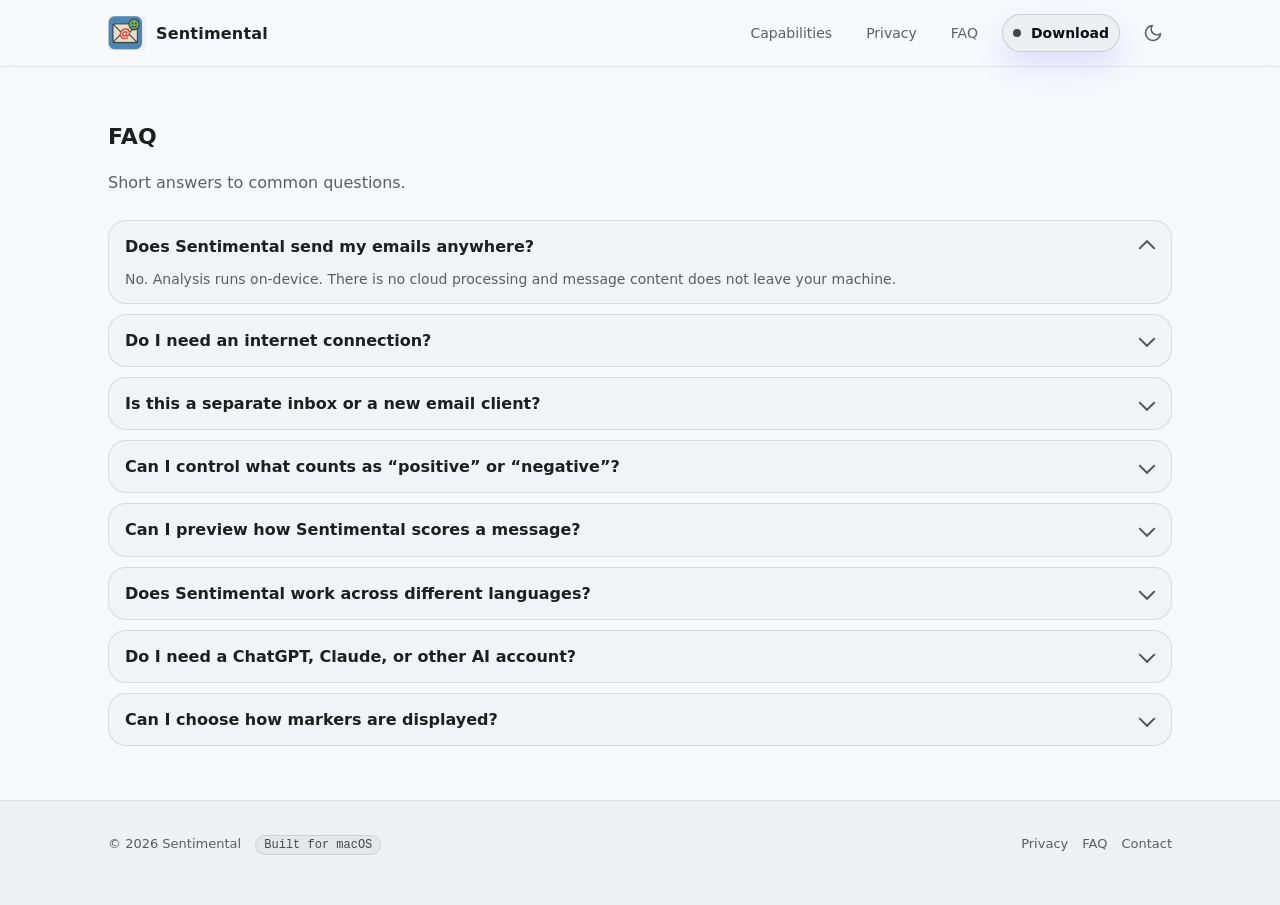
==== faq.html @ c65e8ba0 "Updated privacy and FAQ" ====
<!doctype html>
<html lang="en-GB">
<head>
  <meta charset="utf-8" />
  <meta name="viewport" content="width=device-width,initial-scale=1" />
  <title>Sentimental — FAQ</title>
  <meta name="description" content="Sentimental FAQ — on-device tone and intent markers inline in Apple Mail." />
  <link rel="stylesheet" href="styles.css" />
  <meta name="theme-color" content="#0b0d12" />
  <link rel="icon" href="images/favicons/favicon.ico" sizes="any" />
  <link rel="icon" type="image/png" sizes="32x32" href="images/favicons/favicon-32.png" />
  <link rel="icon" type="image/png" sizes="16x16" href="images/favicons/favicon-16.png" />
  <link rel="apple-touch-icon" sizes="180x180" href="images/favicons/apple-touch-icon.png" />
  <meta property="og:type" content="website" />
  <meta property="og:title" content="Sentimental — FAQ" />
  <meta property="og:description" content="Answers about privacy, offline-first behaviour, and customisation." />
  <meta property="og:image" content="images/share.png" />
  <script src="script.js" defer></script>
</head>

<body>
  <a class="skip-link" href="#main">Skip to content</a>

  <header class="site-header">
    <div class="wrap">
      <nav class="nav" aria-label="Primary">
        <a class="brand" href="index.html#top" aria-label="Sentimental home">
          <span class="logo" aria-hidden="true"></span>
          <span>Sentimental</span>
        </a>

        <div class="nav-links">
          <a href="index.html#capabilities">Capabilities</a>
          <a href="privacy.html">Privacy</a>
          <a href="faq.html">FAQ</a>
          <a href="index.html#download" class="btn btn--primary">
            <span class="btn__dot" aria-hidden="true"></span>
            Download
          </a>
          <button class="theme-toggle" type="button" aria-label="Switch theme" title="Switch theme">
            <svg class="theme-icon theme-icon--sun" viewBox="0 0 24 24" fill="none" stroke="currentColor" stroke-width="2" stroke-linecap="round" stroke-linejoin="round" aria-hidden="true">
              <circle cx="12" cy="12" r="4" />
              <path d="M12 2v2" />
              <path d="M12 20v2" />
              <path d="M4.93 4.93l1.41 1.41" />
              <path d="M17.66 17.66l1.41 1.41" />
              <path d="M2 12h2" />
              <path d="M20 12h2" />
              <path d="M4.93 19.07l1.41-1.41" />
              <path d="M17.66 6.34l1.41-1.41" />
            </svg>
            <svg class="theme-icon theme-icon--moon" viewBox="0 0 24 24" fill="none" stroke="currentColor" stroke-width="2" stroke-linecap="round" stroke-linejoin="round" aria-hidden="true">
              <path d="M21 12.79A9 9 0 1 1 11.21 3a7 7 0 0 0 9.79 9.79Z" />
            </svg>
          </button>
        </div>
      </nav>
    </div>
  </header>

  <main id="main">
    <section class="app-section">
      <div class="wrap">
        <h1 class="app-section__title">FAQ</h1>
        <p class="app-section__lede">Short answers to common questions.</p>

        <div class="faq">
          <details open>
            <summary>Does Sentimental send my emails anywhere?</summary>
            <p>No. Analysis runs on-device. There is no cloud processing and message content does not leave your machine.</p>
          </details>

          <details>
            <summary>Do I need an internet connection?</summary>
            <p>No. Sentimental is designed to be offline-first and does not depend on external APIs or services.</p>
          </details>

          <details>
            <summary>Is this a separate inbox or a new email client?</summary>
            <p>No. Sentimental integrates directly into Apple Mail and surfaces results inline while you read.</p>
          </details>

          <details>
            <summary>Can I control what counts as “positive” or “negative”?</summary>
            <p>Yes. Sentimental is designed to let you adjust thresholds so labels match your inbox (and your preferences).</p>
          </details>

          <details>
            <summary>Can I preview how Sentimental scores a message?</summary>
            <p>Yes. Try out your sentiment thresholds with any text you provide, or use the built-in email generator to spin up realistic samples and see the results instantly.</p>
          </details>

          <details>
            <summary>Does Sentimental work across different languages?</summary>
            <p>Yes. The on-device models detect the language of each message and adapt their estimates so scores stay meaningful regardless of the source.</p>
          </details>

          <details>
            <summary>Do I need a ChatGPT, Claude, or other AI account?</summary>
            <p>No. Sentimental ships with its own local sentiment model, so analysis runs entirely on your Mac and no message data is sent to any external service.</p>
          </details>

          <details>
            <summary>Can I choose how markers are displayed?</summary>
            <p>Yes. Pick a marker style that fits how you triage: colour semantics or flag-style markers.</p>
          </details>
        </div>

      </div>
    </section>
  </main>

  <footer>
    <div class="wrap">
      <div class="footer-grid">
        <div>
          © <span id="year"></span> Sentimental
          <span class="kbd kbd--spaced" aria-hidden="true">Built for macOS</span>
        </div>

        <div class="footer-links" aria-label="Footer links">
          <a href="privacy.html">Privacy</a>
          <a href="faq.html">FAQ</a>
          <a href="mailto:hello@example.com">Contact</a>
        </div>
      </div>
    </div>
  </footer>
</body>
</html>
---- styles.css ----
:root{
  --bg: #0b0d12;
  --header-bg: rgba(11,13,18,.85);
  --header-bg2: rgba(11,13,18,.55);
  --footer-bg: rgba(0,0,0,.12);
  --panel: rgba(255,255,255,.06);
  --panel2: rgba(255,255,255,.08);
  --text: rgba(255,255,255,.9);
  --muted: rgba(255,255,255,.68);
  --faint: rgba(255,255,255,.12);
  --brand: #7c5cff;
  --brand2: #39d3ff;
  --ok: #34d399;
  --warn: #fbbf24;
  --danger: #fb7185;
  --shadow: 0 10px 30px rgba(0,0,0,.35);
  --radius: 18px;
  --radius2: 24px;
  --maxw: 1100px;
  --pad: 22px;
  --pad2: 34px;
  --font: ui-sans-serif, system-ui, -apple-system, Segoe UI, Roboto, Helvetica, Arial, "Apple Color Emoji","Segoe UI Emoji";
  --mono: ui-monospace, SFMono-Regular, Menlo, Monaco, Consolas, "Liberation Mono","Courier New", monospace;
  --logo-image: url("images/iconmedium_1024x1024.png");
}

html[data-theme="light"]{
  --bg: #f7f8fb;
  --header-bg: rgba(247,248,251,.85);
  --header-bg2: rgba(247,248,251,.55);
  --footer-bg: rgba(0,0,0,.03);
  --panel: rgba(0,0,0,.04);
  --panel2: rgba(0,0,0,.06);
  --text: rgba(0,0,0,.88);
  --muted: rgba(0,0,0,.62);
  --faint: rgba(0,0,0,.12);
  --shadow: 0 12px 30px rgba(0,0,0,.10);
  --logo-image: url("images/icon-light.png");
}

* { box-sizing: border-box; }
html, body { height: 100%; }
body{
  margin: 0;
  font-family: var(--font);
  color: var(--text);
  background: var(--bg);
  line-height: 1.45;
  min-height: 100vh;
  display: flex;
  flex-direction: column;
}

main{
  flex: 1 0 auto;
}

a{ color: inherit; text-decoration: none; }
a:hover{ text-decoration: underline; text-decoration-color: rgba(255,255,255,.25); }

.skip-link{
  position: absolute;
  left: -999px;
  top: 12px;
  background: #fff;
  color: #000;
  padding: 10px 12px;
  border-radius: 10px;
  z-index: 999;
}
.skip-link:focus{ left: 12px; }

.wrap{
  width: 100%;
  max-width: var(--maxw);
  margin: 0 auto;
  padding: 0 18px;
}

.site-header{
  position: sticky;
  top: 0;
  z-index: 50;
  backdrop-filter: blur(12px);
  background: linear-gradient(to bottom, var(--header-bg), var(--header-bg2));
  border-bottom: 1px solid rgba(255,255,255,.08);
}

html[data-theme="light"] .site-header{
  border-bottom: 1px solid rgba(0,0,0,.08);
}
.nav{
  display: flex;
  align-items: center;
  justify-content: space-between;
  gap: 16px;
  padding: 14px 0;
}
.brand{
  display: flex;
  align-items: center;
  gap: 10px;
  font-weight: 650;
  letter-spacing: .2px;
  white-space: nowrap;
}
.logo{
  width: 38px;
  height: 38px;
  background: var(--logo-image) center / contain no-repeat;
}
.nav-links{
  display: flex;
  align-items: center;
  gap: 14px;
  flex-wrap: wrap;
  justify-content: flex-end;
}
.nav-links a{
  color: var(--muted);
  font-size: 14px;
  padding: 8px 10px;
  border-radius: 999px;
}
.nav-links a:hover{
  color: var(--text);
  background: rgba(255,255,255,.06);
  text-decoration: none;
}

html[data-theme="light"] .nav-links a:hover{
  background: rgba(0,0,0,.04);
}

.btn{
  display: inline-flex;
  align-items: center;
  justify-content: center;
  gap: 10px;
  padding: 10px 14px;
  border-radius: 999px;
  border: 1px solid rgba(255,255,255,.14);
  background: rgba(255,255,255,.06);
  color: var(--text);
  font-weight: 600;
  font-size: 14px;
  box-shadow: none;
  cursor: pointer;
}
.btn:hover{
  background: rgba(255,255,255,.09);
  text-decoration: none;
}

html[data-theme="light"] .btn{
  border: 1px solid rgba(0,0,0,.14);
  background: rgba(0,0,0,.04);
}
html[data-theme="light"] .btn:hover{
  background: rgba(0,0,0,.06);
}
.btn--primary{
  border: 1px solid rgba(124,92,255,.45);
  background: linear-gradient(135deg, rgba(124,92,255,.92), rgba(57,211,255,.72));
  box-shadow: 0 14px 28px rgba(124,92,255,.18);
  color: #0b0d12;
}
.btn--primary:hover{
  filter: brightness(1.03);
}

html[data-theme="light"] .btn--primary{
  color: #0b0d12;
}
.btn__dot{
  width: 8px;
  height: 8px;
  border-radius: 999px;
  background: rgba(11,13,18,.75);
}

.app-section{
  padding: 54px 0;
}
.app-section__title{
  font-size: 22px;
  margin: 0 0 18px 0;
  letter-spacing: .2px;
}
.app-section__title--privacy{
  font-size: clamp(28px, 4vw, 34px);
  letter-spacing: -0.3px;
}
.app-section__lede{
  margin: 0 0 26px 0;
  color: var(--muted);
  max-width: 68ch;
  font-size: 16px;
}

.hero{
  padding: 62px 0 22px 0;
}
.hero-grid{
  display: grid;
  grid-template-columns: 1.2fr .8fr;
  gap: 22px;
  align-items: start;
}
@media (max-width: 900px){
  .hero-grid{ grid-template-columns: 1fr; }
}
.hero-card{
  background: linear-gradient(to bottom right, rgba(255,255,255,.08), rgba(255,255,255,.04));
  border: 1px solid rgba(255,255,255,.10);
  border-radius: var(--radius2);
  padding: clamp(18px, 3.2vw, 34px);
  box-shadow: var(--shadow);
  position: relative;
  overflow: hidden;
}
.hero-card::before{
  content: "";
  position: absolute;
  inset: -30% -20% auto -30%;
  height: 220px;
  background: radial-gradient(circle at 30% 30%, rgba(57,211,255,.22), transparent 60%);
  transform: rotate(-10deg);
  pointer-events: none;
}
.hero-kicker{
  display: inline-flex;
  align-items: center;
  gap: 10px;
  padding: 8px 12px;
  border-radius: 999px;
  border: 1px solid rgba(255,255,255,.12);
  background: rgba(255,255,255,.05);
  color: var(--muted);
  font-size: 13px;
  margin-bottom: 14px;
}
.hero-kicker__pill{
  padding: 3px 9px;
  border-radius: 999px;
  background: rgba(124,92,255,.22);
  border: 1px solid rgba(124,92,255,.3);
  color: rgba(255,255,255,.88);
  font-weight: 600;
  letter-spacing: .2px;
}
html[data-theme="light"] .hero-kicker__pill{
  background: rgba(124,92,255,.18);
  border: 1px solid rgba(124,92,255,.35);
  color: rgba(38,28,92,.90);
}
.hero-title{
  font-size: clamp(30px, 4vw, 46px);
  margin: 0 0 12px 0;
  letter-spacing: -0.5px;
  line-height: 1.08;
}
.hero-subtitle{
  margin: 0 0 18px 0;
  color: var(--muted);
  font-size: 16px;
  max-width: 66ch;
}
.hero-cta{
  display: flex;
  flex-wrap: wrap;
  gap: 12px;
  margin-top: 18px;
}
.hero-meta{
  display: flex;
  flex-wrap: wrap;
  gap: 10px 14px;
  margin-top: 18px;
  color: var(--muted);
  font-size: 13px;
}
.meta-chip{
  display: inline-flex;
  align-items: center;
  gap: 8px;
  padding: 7px 10px;
  border-radius: 999px;
  background: rgba(255,255,255,.05);
  border: 1px solid rgba(255,255,255,.10);
  white-space: nowrap;
}
.meta-chip__dot{
  width: 8px; height: 8px; border-radius: 99px;
  background: rgba(255,255,255,.25);
}

.demo{
  background: rgba(255,255,255,.05);
  border: 1px solid rgba(255,255,255,.10);
  border-radius: var(--radius2);
  padding: 18px;
  box-shadow: var(--shadow);
  overflow: hidden;
}
.demo-top{
  display: flex;
  align-items: center;
  justify-content: space-between;
  gap: 12px;
  padding-bottom: 12px;
  border-bottom: 1px solid rgba(255,255,255,.10);
  margin-bottom: 12px;
}
.traffic{
  display: inline-flex;
  gap: 8px;
  align-items: center;
}
.traffic span{
  width: 11px; height: 11px; border-radius: 99px;
  background: rgba(255,255,255,.20);
}
.demo-title{
  font-size: 13px;
  color: var(--muted);
  white-space: nowrap;
  overflow: hidden;
  text-overflow: ellipsis;
}
.demo-body{
  display: grid;
  gap: 10px;
}
.mail-row{
  display: grid;
  grid-template-columns: 1fr auto;
  gap: 10px;
  padding: 12px 12px;
  border-radius: 14px;
  background: rgba(255,255,255,.04);
  border: 1px solid rgba(255,255,255,.08);
  align-items: center;
}
.mail-row strong{
  display: block;
  font-size: 14px;
  margin-bottom: 3px;
}
.mail-row small{
  display: block;
  color: var(--muted);
  font-size: 12px;
  max-width: 55ch;
  white-space: nowrap;
  overflow: hidden;
  text-overflow: ellipsis;
}
.tag{
  display: inline-flex;
  align-items: center;
  gap: 8px;
  padding: 7px 10px;
  border-radius: 999px;
  font-size: 12px;
  border: 1px solid rgba(255,255,255,.14);
  background: rgba(255,255,255,.06);
  white-space: nowrap;
}
.tag__dot{
  width: 8px; height: 8px; border-radius: 99px;
  background: rgba(255,255,255,.35);
}
.tag--ok{ border-color: rgba(52,211,153,.35); background: rgba(52,211,153,.08); }
.tag--ok .tag__dot{ background: var(--ok); }
.tag--warn{ border-color: rgba(251,191,36,.35); background: rgba(251,191,36,.10); }
.tag--warn .tag__dot{ background: var(--warn); }
.tag--danger{ border-color: rgba(251,113,133,.35); background: rgba(251,113,133,.10); }
.tag--danger .tag__dot{ background: var(--danger); }

.app-grid{
  display: grid;
  grid-template-columns: repeat(3, 1fr);
  gap: 14px;
}
@media (max-width: 900px){
  .app-grid{ grid-template-columns: 1fr; }
}
.app-card{
  background: rgba(255,255,255,.05);
  border: 1px solid rgba(255,255,255,.10);
  border-radius: var(--radius);
  padding: var(--pad);
  box-shadow: 0 10px 26px rgba(0,0,0,.22);
}

html[data-theme="light"] .app-card{
  background: rgba(0,0,0,.02);
  border: 1px solid rgba(0,0,0,.10);
  box-shadow: 0 10px 26px rgba(0,0,0,.08);
}
.app-card h3{
  margin: 0 0 8px 0;
  font-size: 16px;
  letter-spacing: .1px;
}
.app-card p{
  margin: 0;
  color: var(--muted);
  font-size: 14px;
}

.highlights{
  display: grid;
  grid-template-columns: 1fr 1fr;
  gap: 14px;
  align-items: stretch;
}
@media (max-width: 900px){
  .highlights{ grid-template-columns: 1fr; }
}
.callout{
  border-radius: var(--radius2);
  padding: 22px;
  border: 1px solid rgba(255,255,255,.10);
  background: linear-gradient(135deg, rgba(124,92,255,.16), rgba(255,255,255,.04));
  box-shadow: var(--shadow);
}
.callout--alt{
  background: linear-gradient(135deg, rgba(57,211,255,.14), rgba(255,255,255,.04));
}

html[data-theme="light"] .callout{
  border: 1px solid rgba(0,0,0,.10);
  background: linear-gradient(135deg, rgba(124,92,255,.10), rgba(0,0,0,.01));
}
html[data-theme="light"] .callout--alt{
  background: linear-gradient(135deg, rgba(57,211,255,.10), rgba(0,0,0,.01));
}
.callout h3{ margin: 0 0 8px 0; font-size: 16px; }
.callout p{ margin: 0; color: var(--muted); font-size: 14px; }
.list{
  margin: 14px 0 0 0;
  padding: 0;
  list-style: none;
  display: grid;
  gap: 10px;
}
.list li{
  display: grid;
  grid-template-columns: 18px 1fr;
  gap: 10px;
  align-items: start;
  color: var(--muted);
  font-size: 14px;
}
.tick{
  width: 18px; height: 18px;
  border-radius: 6px;
  border: 1px solid rgba(255,255,255,.14);
  background: rgba(255,255,255,.06);
  display: inline-flex;
  align-items: center;
  justify-content: center;
  color: rgba(255,255,255,.85);
  font-size: 12px;
  line-height: 1;
}

.faq{
  display: grid;
  gap: 10px;
}

.faq details > summary{
  display: block;
  list-style: none;
  padding-right: 26px;
  position: relative;
}
.faq details > summary::-webkit-details-marker{ display: none; }
.faq details > summary::marker{ content: ""; }
.faq details > summary::after{
  content: "";
  position: absolute;
  right: 2px;
  top: 50%;
  width: 10px;
  height: 10px;
  border-right: 2px solid currentColor;
  border-bottom: 2px solid currentColor;
  transform: translateY(-60%) rotate(45deg);
  opacity: .75;
}
.faq details[open] > summary::after{
  transform: translateY(-40%) rotate(225deg);
}

details{
  background: rgba(255,255,255,.05);
  border: 1px solid rgba(255,255,255,.10);
  border-radius: var(--radius);
  padding: 14px 16px;
}

html[data-theme="light"] details{
  background: rgba(0,0,0,.02);
  border: 1px solid rgba(0,0,0,.10);
}
summary{
  cursor: pointer;
  font-weight: 650;
  color: var(--text);
}
details p{
  margin: 10px 0 0 0;
  color: var(--muted);
  font-size: 14px;
}

.download{
  display: grid;
  grid-template-columns: 1.2fr .8fr;
  gap: 14px;
  align-items: start;
}
@media (max-width: 900px){
  .download{ grid-template-columns: 1fr; }
}
.download-card{
  background: rgba(255,255,255,.05);
  border: 1px solid rgba(255,255,255,.10);
  border-radius: var(--radius2);
  padding: 22px;
  box-shadow: var(--shadow);
}

html[data-theme="light"] .download-card{
  background: rgba(0,0,0,.02);
  border: 1px solid rgba(0,0,0,.10);
}
.download-card h3{ margin: 0 0 10px 0; font-size: 16px; }
.download-card p{ margin: 0 0 14px 0; color: var(--muted); font-size: 14px; }
.specs{
  margin: 0;
  padding: 0;
  list-style: none;
  display: grid;
  gap: 8px;
  color: var(--muted);
  font-size: 13px;
}
.specs li{
  display: flex;
  justify-content: space-between;
  gap: 14px;
  border-bottom: 1px dashed rgba(255,255,255,.12);
  padding-bottom: 8px;
}
.specs b{ color: rgba(255,255,255,.85); font-weight: 650; }

html[data-theme="light"] .specs li{
  border-bottom: 1px dashed rgba(0,0,0,.14);
}
html[data-theme="light"] .specs b{ color: rgba(0,0,0,.78); }

footer{
  padding: 34px 0 50px 0;
  border-top: 1px solid rgba(255,255,255,.08);
  background: var(--footer-bg);
  flex-shrink: 0;
}

html[data-theme="light"] footer{
  border-top: 1px solid rgba(0,0,0,.08);
}
.footer-grid{
  display: flex;
  flex-wrap: wrap;
  align-items: center;
  justify-content: space-between;
  gap: 12px;
  color: var(--muted);
  font-size: 13px;
}
.footer-links{
  display: flex;
  gap: 14px;
  flex-wrap: wrap;
}
.kbd{
  font-family: var(--mono);
  font-size: 12px;
  padding: 2px 8px;
  border-radius: 999px;
  background: rgba(255,255,255,.06);
  border: 1px solid rgba(255,255,255,.10);
  color: rgba(255,255,255,.80);
}
.kbd--spaced{
  margin-left: 10px;
}

html[data-theme="light"] .kbd{
  background: rgba(0,0,0,.04);
  border: 1px solid rgba(0,0,0,.10);
  color: rgba(0,0,0,.70);
}

.card-title{
  display: flex;
  align-items: flex-start;
  gap: 10px;
}
.card-ico{
  width: 28px;
  height: 28px;
  display: inline-flex;
  align-items: center;
  justify-content: center;
  flex: 0 0 28px;
  border-radius: 8px;
  background: rgba(255,255,255,.06);
  border: 1px solid rgba(255,255,255,.10);
  color: rgba(255,255,255,.82);
}
.card-ico svg{ width: 18px; height: 18px; display: block; }
html[data-theme="light"] .card-ico{
  background: rgba(0,0,0,.04);
  border: 1px solid rgba(0,0,0,.10);
  color: rgba(0,0,0,.72);
}

.theme-toggle{
  width: 38px;
  height: 38px;
  border: 0;
  background: transparent;
  display: inline-flex;
  align-items: center;
  justify-content: center;
  cursor: pointer;
  color: var(--muted);
}
.theme-toggle:hover{ color: var(--text); }
.theme-toggle:focus{ outline: none; }
.theme-toggle:focus-visible{
  outline: 2px solid rgba(124,92,255,.55);
  outline-offset: 3px;
  border-radius: 999px;
}
.theme-icon{ width: 20px; height: 20px; display: block; }
html[data-theme="dark"] .theme-icon--moon{ display: none; }
html[data-theme="light"] .theme-icon--sun{ display: none; }

.muted{ color: var(--muted); }
.tip{
  margin-top: 12px;
  font-size: 12px;
}

.media{
  background: rgba(255,255,255,.05);
  border: 1px solid rgba(255,255,255,.10);
  border-radius: var(--radius2);
  box-shadow: var(--shadow);
  overflow: hidden;
}
.media-card{
  margin: 0;
  padding: 12px;
}
.media-card img{
  width: 100%;
  height: auto;
  display: block;
  border-radius: 16px;
  border: 1px solid rgba(255,255,255,.10);
  background: rgba(0,0,0,.18);
}
.media-caption{
  margin: 10px 6px 0 6px;
  color: var(--muted);
  font-size: 12px;
}
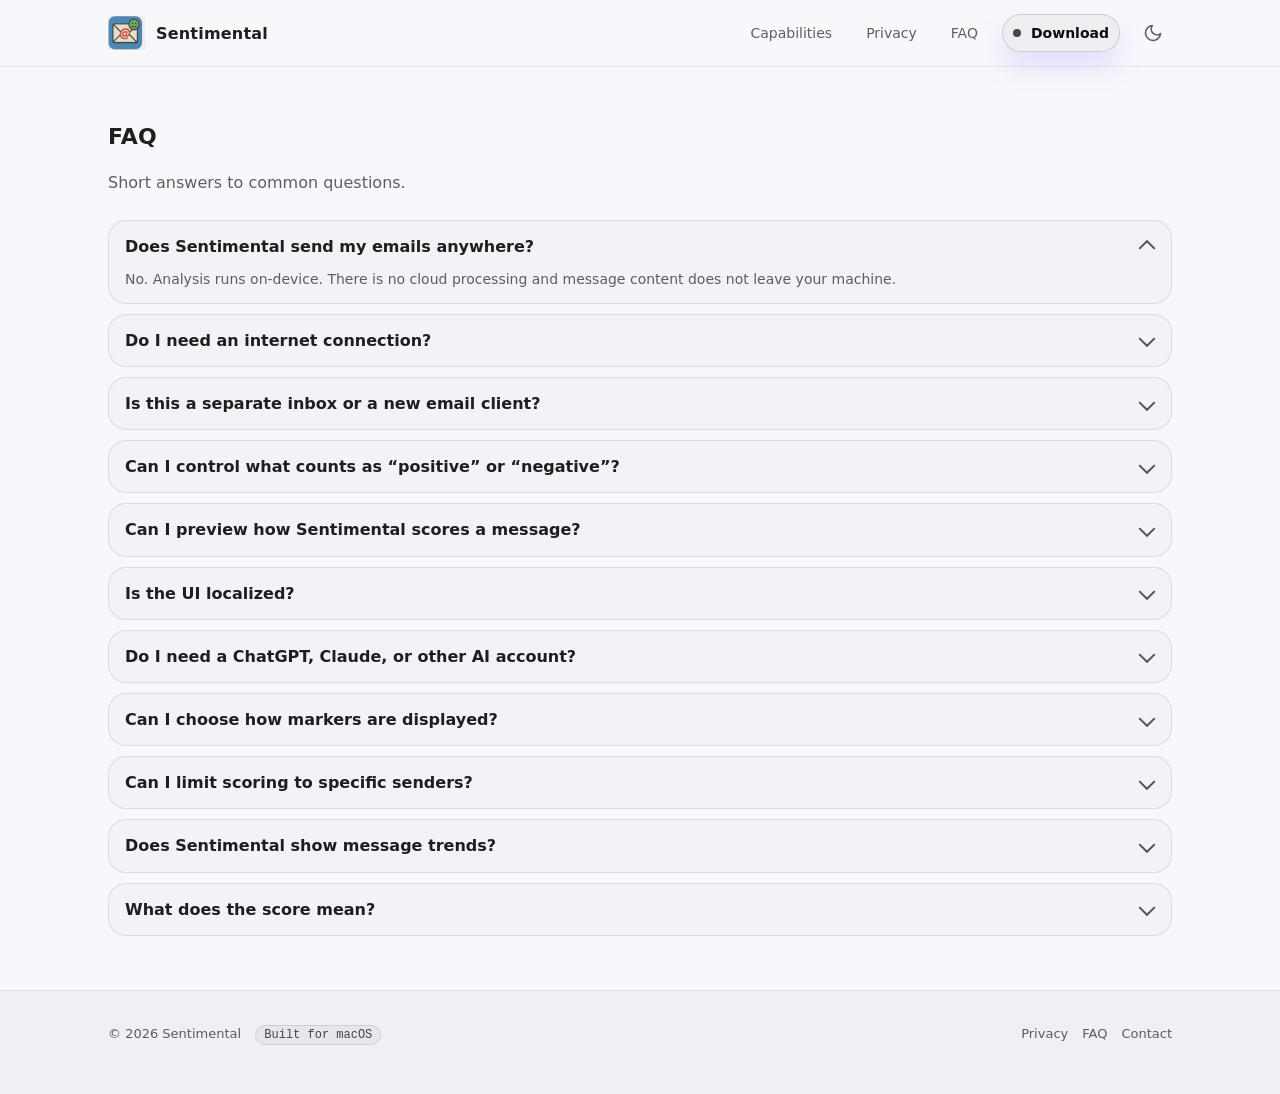
==== commit 3102d079: "Updating site copy and extension setup details" ====
--- a/faq.html
+++ b/faq.html
@@ -4,7 +4,7 @@
   <meta charset="utf-8" />
   <meta name="viewport" content="width=device-width,initial-scale=1" />
   <title>Sentimental — FAQ</title>
-  <meta name="description" content="Sentimental FAQ — on-device tone and intent markers inline in Apple Mail." />
+  <meta name="description" content="Sentimental FAQ — on-device sentiment markers inline in Apple Mail." />
   <link rel="stylesheet" href="styles.css" />
   <meta name="theme-color" content="#0b0d12" />
   <link rel="icon" href="images/favicons/favicon.ico" sizes="any" />
@@ -91,8 +91,8 @@
           </details>
 
           <details>
-            <summary>Does Sentimental work across different languages?</summary>
-            <p>Yes. The on-device models detect the language of each message and adapt their estimates so scores stay meaningful regardless of the source.</p>
+            <summary>Is the UI localized?</summary>
+            <p>Yes. The interface is localized so it feels native on your Mac.</p>
           </details>
 
           <details>
@@ -103,6 +103,21 @@
           <details>
             <summary>Can I choose how markers are displayed?</summary>
             <p>Yes. Pick a marker style that fits how you triage: colour semantics or flag-style markers.</p>
+          </details>
+
+          <details>
+            <summary>Can I limit scoring to specific senders?</summary>
+            <p>Yes. Use sender filters to include or exclude addresses or domains.</p>
+          </details>
+
+          <details>
+            <summary>Does Sentimental show message trends?</summary>
+            <p>Yes. It provides statistics and charts so you can review sentiment over time.</p>
+          </details>
+
+          <details>
+            <summary>What does the score mean?</summary>
+            <p>Scores are shown on a 1–100 scale, and you can adjust the thresholds for negative, neutral, and positive.</p>
           </details>
         </div>
 
@@ -121,7 +136,7 @@
         <div class="footer-links" aria-label="Footer links">
           <a href="privacy.html">Privacy</a>
           <a href="faq.html">FAQ</a>
-          <a href="mailto:hello@example.com">Contact</a>
+          <a href="mailto:support@sentimentalmail.app">Contact</a>
         </div>
       </div>
     </div>
--- a/styles.css
+++ b/styles.css
@@ -439,6 +439,12 @@
 }
 .callout h3{ margin: 0 0 8px 0; font-size: 16px; }
 .callout p{ margin: 0; color: var(--muted); font-size: 14px; }
+.setup-mini{
+  margin: 18px 0 22px 0;
+}
+.setup-note{
+  margin-top: 10px;
+}
 .list{
   margin: 14px 0 0 0;
   padding: 0;
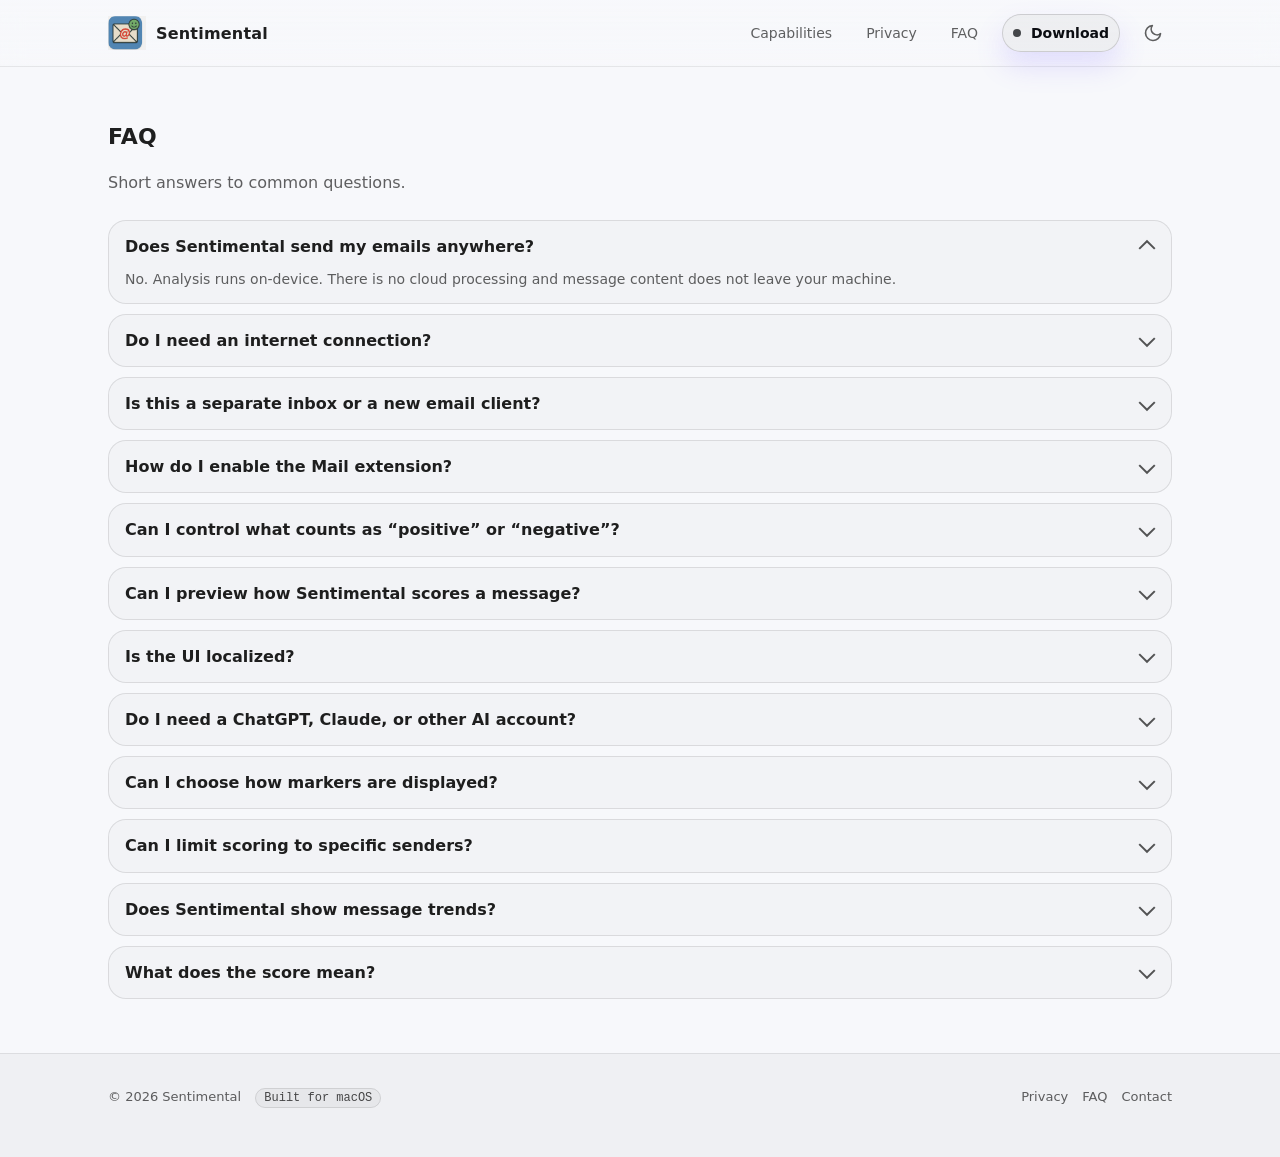
==== commit 578970e0: "Updated extension setup instructions and screenshots" ====
--- a/faq.html
+++ b/faq.html
@@ -29,7 +29,11 @@
           <span>Sentimental</span>
         </a>
 
-        <div class="nav-links">
+        <button class="menu-toggle" type="button" aria-controls="primary-nav" aria-expanded="false" aria-label="Open menu">
+          <span class="menu-toggle__icon" aria-hidden="true"></span>
+        </button>
+
+        <div class="nav-links" id="primary-nav">
           <a href="index.html#capabilities">Capabilities</a>
           <a href="privacy.html">Privacy</a>
           <a href="faq.html">FAQ</a>
@@ -78,6 +82,11 @@
           <details>
             <summary>Is this a separate inbox or a new email client?</summary>
             <p>No. Sentimental integrates directly into Apple Mail and surfaces results inline while you read.</p>
+          </details>
+
+          <details>
+            <summary>How do I enable the Mail extension?</summary>
+            <p>Open Mail and choose Mail → Settings, open the Extensions tab, then tick Sentimental. If Sentimental is not listed, open the app once and return to Mail → Settings → Extensions.</p>
           </details>
 
           <details>
--- a/styles.css
+++ b/styles.css
@@ -131,6 +131,52 @@
 html[data-theme="light"] .nav-links a:hover{
   background: rgba(0,0,0,.04);
 }
+.menu-toggle{
+  display: none;
+  width: 38px;
+  height: 38px;
+  border: 1px solid rgba(255,255,255,.14);
+  border-radius: 10px;
+  background: rgba(255,255,255,.05);
+  color: var(--text);
+  align-items: center;
+  justify-content: center;
+  cursor: pointer;
+}
+html[data-theme="light"] .menu-toggle{
+  border: 1px solid rgba(0,0,0,.14);
+  background: rgba(0,0,0,.03);
+}
+.menu-toggle__icon{
+  width: 18px;
+  height: 2px;
+  border-radius: 999px;
+  background: currentColor;
+  position: relative;
+  transition: background .2s ease;
+}
+.menu-toggle__icon::before,
+.menu-toggle__icon::after{
+  content: "";
+  position: absolute;
+  left: 0;
+  width: 18px;
+  height: 2px;
+  border-radius: 999px;
+  background: currentColor;
+  transition: transform .2s ease;
+}
+.menu-toggle__icon::before{ top: -6px; }
+.menu-toggle__icon::after{ top: 6px; }
+.nav.nav--open .menu-toggle__icon{
+  background: transparent;
+}
+.nav.nav--open .menu-toggle__icon::before{
+  transform: translateY(6px) rotate(45deg);
+}
+.nav.nav--open .menu-toggle__icon::after{
+  transform: translateY(-6px) rotate(-45deg);
+}
 
 .btn{
   display: inline-flex;
@@ -437,6 +483,13 @@
 html[data-theme="light"] .callout--alt{
   background: linear-gradient(135deg, rgba(57,211,255,.10), rgba(0,0,0,.01));
 }
+html[data-theme="light"] .setup-shot{
+  border: 1px solid rgba(0,0,0,.10);
+  background: rgba(0,0,0,.02);
+}
+html[data-theme="light"] .setup-shot img{
+  border: 1px solid rgba(0,0,0,.10);
+}
 .callout h3{ margin: 0 0 8px 0; font-size: 16px; }
 .callout p{ margin: 0; color: var(--muted); font-size: 14px; }
 .setup-mini{
@@ -444,6 +497,32 @@
 }
 .setup-note{
   margin-top: 10px;
+}
+.setup-gallery{
+  margin-top: 14px;
+  display: grid;
+  grid-template-columns: repeat(2, minmax(0, 1fr));
+  gap: 12px;
+}
+.setup-shot{
+  margin: 0;
+  padding: 10px;
+  border-radius: 12px;
+  border: 1px solid rgba(255,255,255,.12);
+  background: rgba(255,255,255,.04);
+}
+.setup-shot img{
+  display: block;
+  width: 100%;
+  height: auto;
+  border-radius: 10px;
+  border: 1px solid rgba(255,255,255,.12);
+}
+.setup-shot figcaption{
+  margin-top: 8px;
+  color: var(--muted);
+  font-size: 12px;
+  line-height: 1.45;
 }
 .list{
   margin: 14px 0 0 0;
@@ -533,6 +612,9 @@
 @media (max-width: 900px){
   .download{ grid-template-columns: 1fr; }
 }
+@media (max-width: 820px){
+  .setup-gallery{ grid-template-columns: 1fr; }
+}
 .download-card{
   background: rgba(255,255,255,.05);
   border: 1px solid rgba(255,255,255,.10);
@@ -689,3 +771,177 @@
   color: var(--muted);
   font-size: 12px;
 }
+
+@media (max-width: 760px){
+  .wrap{
+    padding: 0 14px;
+  }
+  .nav{
+    position: relative;
+    gap: 10px;
+    padding: 10px 0;
+    flex-wrap: wrap;
+  }
+  .brand{
+    font-size: 15px;
+  }
+  .logo{
+    width: 34px;
+    height: 34px;
+  }
+  .menu-toggle{
+    display: none;
+  }
+  .nav.nav--mobile-ready .menu-toggle{
+    display: inline-flex;
+    margin-left: auto;
+  }
+  .nav-links{
+    width: 100%;
+    justify-content: flex-start;
+    gap: 8px 10px;
+  }
+  .nav.nav--mobile-ready .nav-links{
+    position: absolute;
+    left: 0;
+    right: 0;
+    top: calc(100% + 10px);
+    display: flex;
+    flex-direction: column;
+    align-items: stretch;
+    gap: 8px;
+    padding: 12px;
+    border-radius: 16px;
+    border: 1px solid rgba(255,255,255,.12);
+    background: rgba(11,13,18,.94);
+    box-shadow: 0 16px 32px rgba(0,0,0,.35);
+    opacity: 0;
+    visibility: hidden;
+    transform: translateY(-8px);
+    pointer-events: none;
+    transition: opacity .2s ease, transform .2s ease, visibility .2s ease;
+    z-index: 60;
+  }
+  html[data-theme="light"] .nav.nav--mobile-ready .nav-links{
+    background: rgba(247,248,251,.98);
+    border: 1px solid rgba(0,0,0,.14);
+    box-shadow: 0 14px 28px rgba(0,0,0,.14);
+  }
+  .nav.nav--mobile-ready.nav--open .nav-links{
+    opacity: 1;
+    visibility: visible;
+    transform: translateY(0);
+    pointer-events: auto;
+  }
+  .nav.nav--mobile-ready .nav-links a,
+  .nav.nav--mobile-ready .nav-links .btn{
+    width: 100%;
+    justify-content: center;
+  }
+  .nav.nav--mobile-ready .theme-toggle{
+    width: 100%;
+    height: 42px;
+    border-radius: 12px;
+    border: 1px solid rgba(255,255,255,.14);
+    background: rgba(255,255,255,.04);
+  }
+  html[data-theme="light"] .nav.nav--mobile-ready .theme-toggle{
+    border: 1px solid rgba(0,0,0,.14);
+    background: rgba(0,0,0,.03);
+  }
+
+  .hero{
+    padding: 24px 0 8px 0;
+  }
+  .hero-grid{
+    gap: 14px;
+  }
+  .hero-card{
+    border-radius: 20px;
+    padding: 20px;
+  }
+  .hero-kicker{
+    width: 100%;
+    border-radius: 14px;
+    flex-wrap: wrap;
+  }
+  .hero-title{
+    font-size: clamp(30px, 9vw, 38px);
+    line-height: 1.12;
+  }
+  .hero-subtitle{
+    font-size: 15px;
+    margin-bottom: 16px;
+  }
+  .hero-cta{
+    gap: 10px;
+  }
+  .hero-cta .btn{
+    width: 100%;
+  }
+  .hero-meta{
+    gap: 8px;
+    margin-top: 14px;
+  }
+  .meta-chip{
+    width: 100%;
+    justify-content: flex-start;
+  }
+
+  .app-section{
+    padding: 40px 0;
+  }
+  .app-section__title{
+    margin-bottom: 14px;
+  }
+  .app-section__lede{
+    margin-bottom: 20px;
+    font-size: 15px;
+  }
+  .app-grid{
+    gap: 12px;
+  }
+  .app-card{
+    padding: 18px;
+  }
+
+  .callout{
+    border-radius: 20px;
+    padding: 18px;
+  }
+  .download-card{
+    border-radius: 20px;
+    padding: 18px;
+  }
+  .specs li{
+    flex-direction: column;
+    align-items: flex-start;
+    gap: 4px;
+    padding-bottom: 10px;
+  }
+
+  details{
+    padding: 13px 14px;
+  }
+  .faq details > summary{
+    padding-right: 24px;
+  }
+
+  .footer-grid{
+    flex-direction: column;
+    align-items: flex-start;
+    gap: 10px;
+  }
+  .footer-links{
+    width: 100%;
+    gap: 10px;
+  }
+  .footer-links a{
+    padding: 4px 0;
+  }
+  .kbd--spaced{
+    display: inline-block;
+    margin-left: 0;
+    margin-top: 8px;
+  }
+}
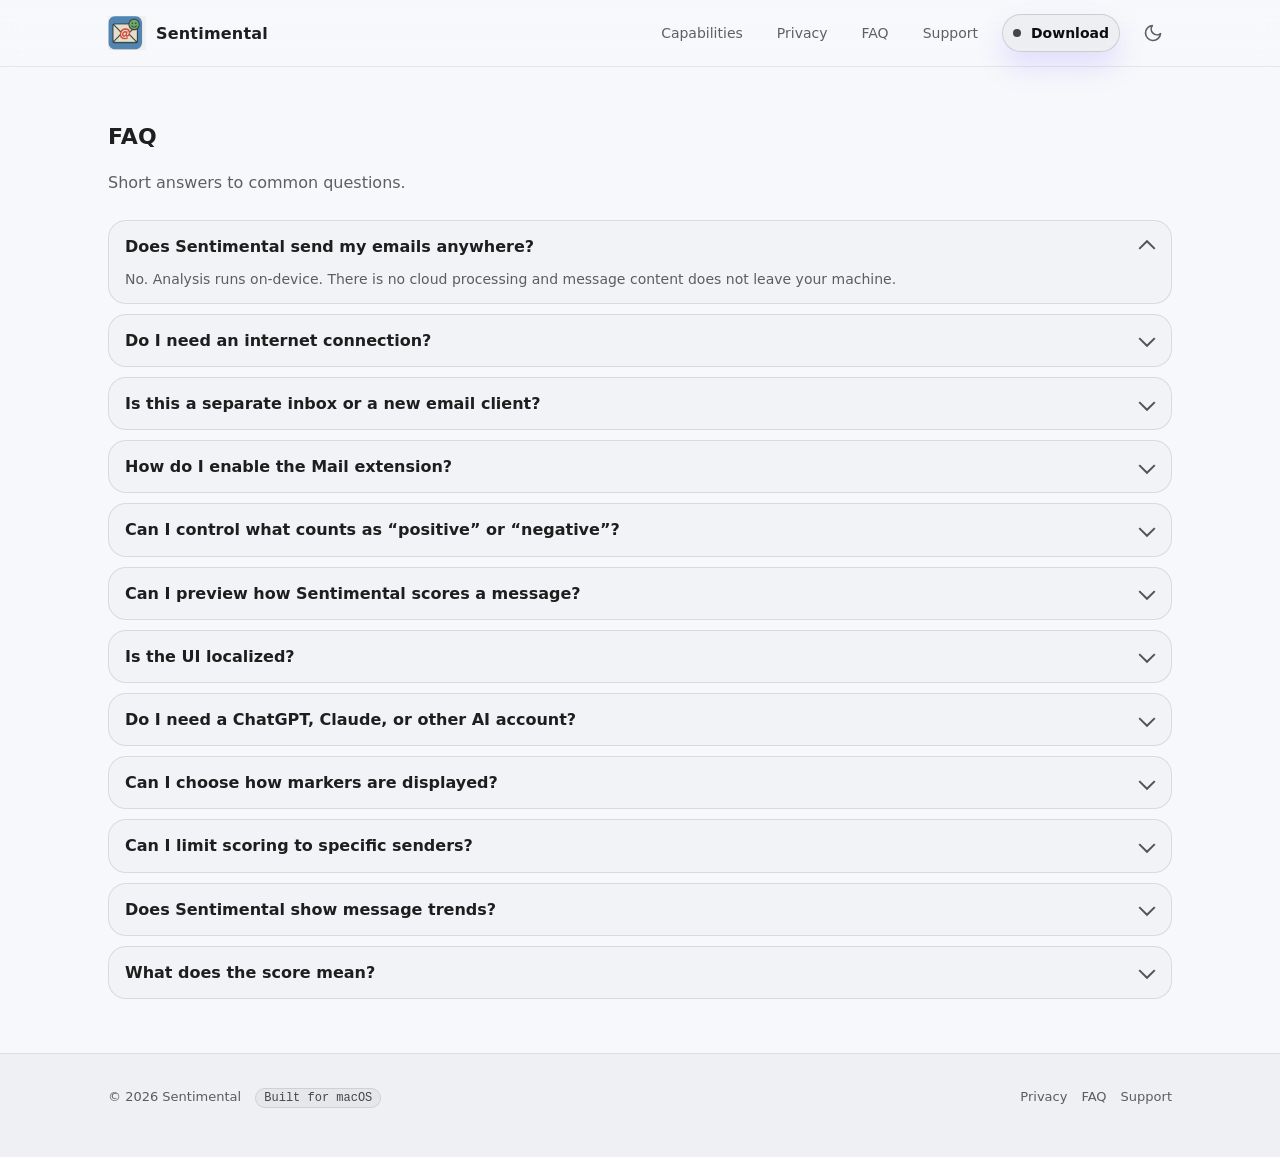
==== commit 8dbc9b55: "Adding dedicated support page and links" ====
--- a/faq.html
+++ b/faq.html
@@ -37,6 +37,7 @@
           <a href="index.html#capabilities">Capabilities</a>
           <a href="privacy.html">Privacy</a>
           <a href="faq.html">FAQ</a>
+          <a href="support.html">Support</a>
           <a href="index.html#download" class="btn btn--primary">
             <span class="btn__dot" aria-hidden="true"></span>
             Download
@@ -145,7 +146,7 @@
         <div class="footer-links" aria-label="Footer links">
           <a href="privacy.html">Privacy</a>
           <a href="faq.html">FAQ</a>
-          <a href="mailto:support@sentimentalmail.app">Contact</a>
+          <a href="support.html">Support</a>
         </div>
       </div>
     </div>
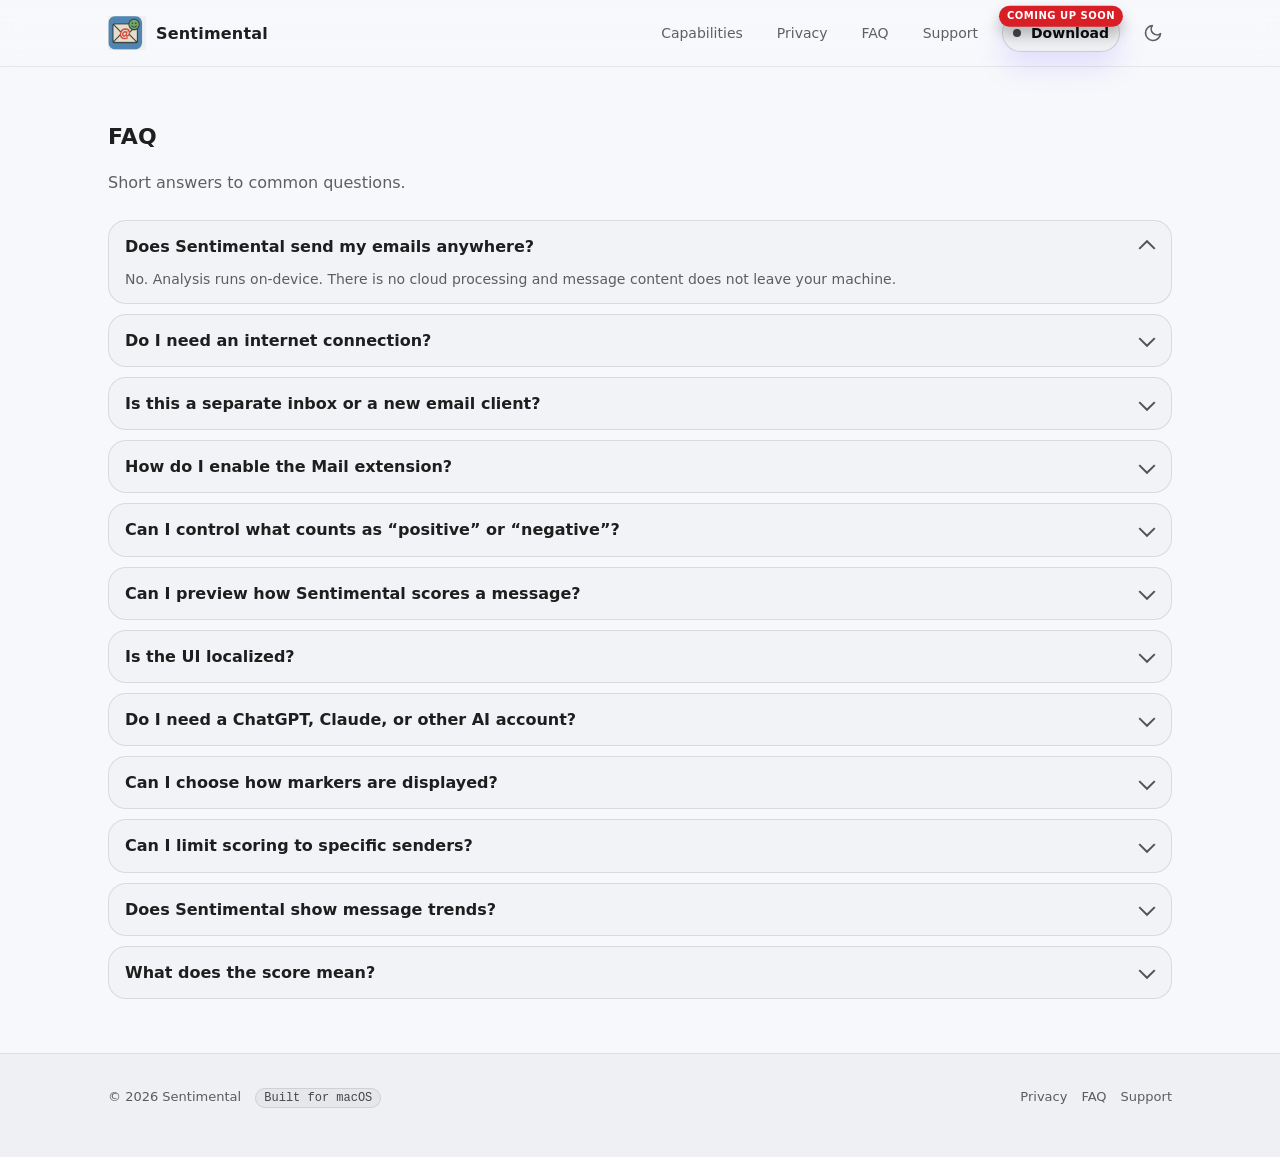
==== commit b3648fbb: "Adding Coming Soon Download Banners" ====
--- a/faq.html
+++ b/faq.html
@@ -38,7 +38,8 @@
           <a href="privacy.html">Privacy</a>
           <a href="faq.html">FAQ</a>
           <a href="support.html">Support</a>
-          <a href="index.html#download" class="btn btn--primary">
+          <a href="index.html#download" class="btn btn--primary btn--with-banner">
+            <span class="btn__banner" aria-hidden="true">Coming up soon</span>
             <span class="btn__dot" aria-hidden="true"></span>
             Download
           </a>
--- a/styles.css
+++ b/styles.css
@@ -224,6 +224,26 @@
   border-radius: 999px;
   background: rgba(11,13,18,.75);
 }
+.btn--with-banner{
+  position: relative;
+}
+.btn__banner{
+  position: absolute;
+  left: 50%;
+  top: 0;
+  transform: translate(-50%, -45%);
+  padding: 3px 8px;
+  border-radius: 999px;
+  background: #d91f26;
+  color: #fff;
+  font-size: 10px;
+  font-weight: 700;
+  letter-spacing: .05em;
+  text-transform: uppercase;
+  white-space: nowrap;
+  pointer-events: none;
+  box-shadow: 0 8px 14px rgba(0,0,0,.25);
+}
 
 .app-section{
   padding: 54px 0;
@@ -629,6 +649,19 @@
 }
 .download-card h3{ margin: 0 0 10px 0; font-size: 16px; }
 .download-card p{ margin: 0 0 14px 0; color: var(--muted); font-size: 14px; }
+.download-banner{
+  display: inline-flex;
+  align-items: center;
+  padding: 5px 10px;
+  margin: 0 0 12px 0;
+  border-radius: 999px;
+  background: #d91f26;
+  color: #fff;
+  font-size: 12px;
+  font-weight: 700;
+  letter-spacing: .04em;
+  text-transform: uppercase;
+}
 .specs{
   margin: 0;
   padding: 0;
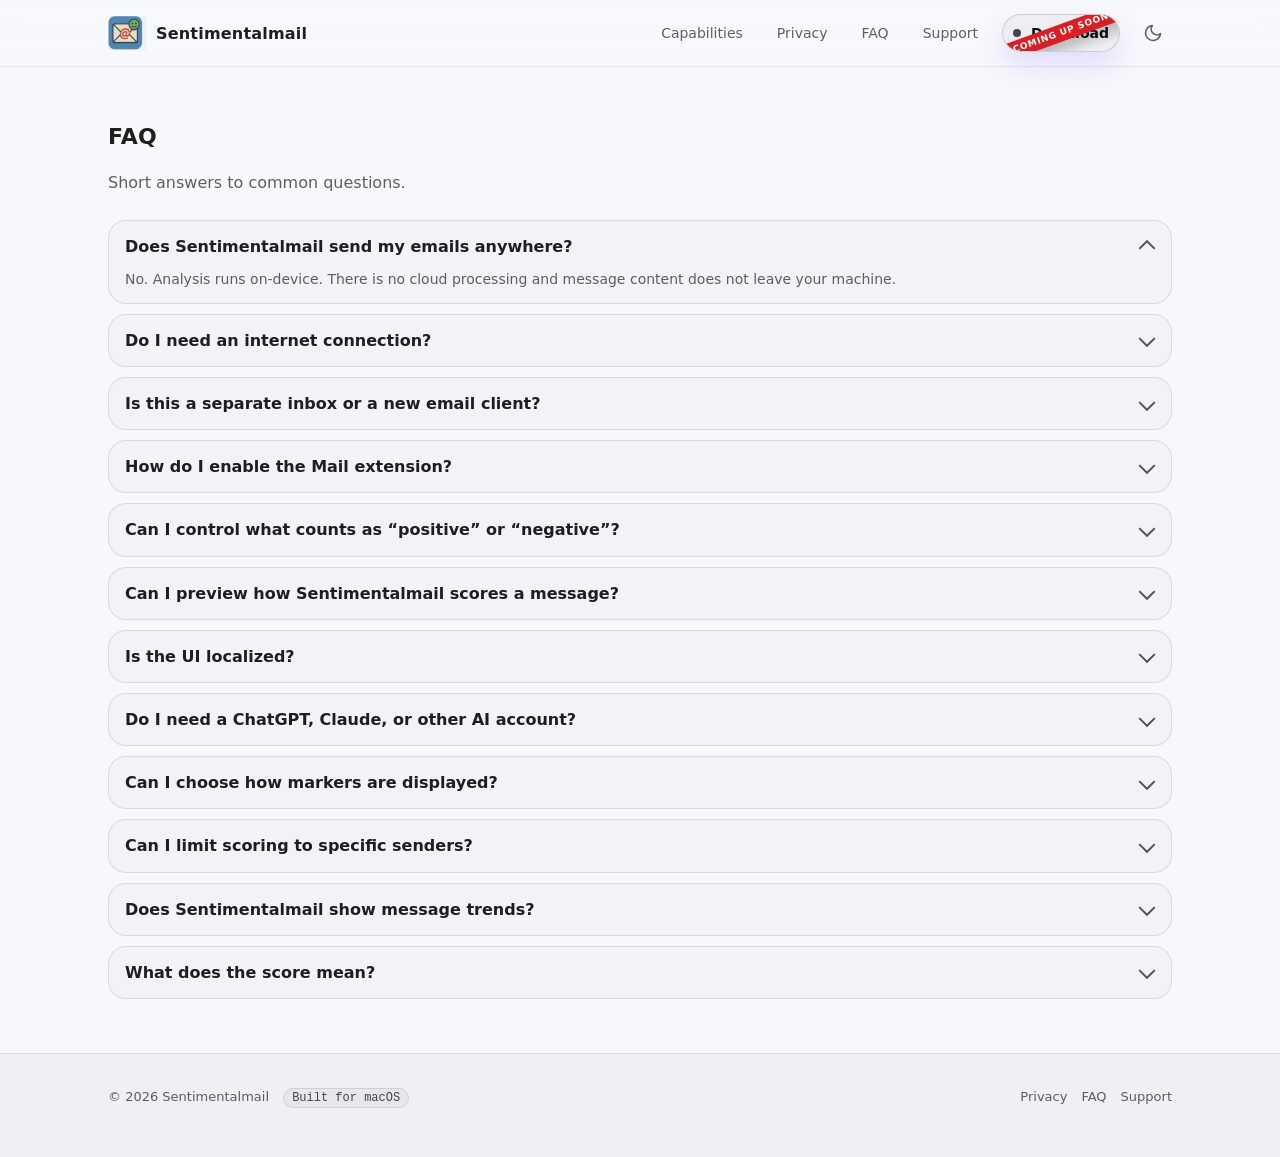
==== commit a7fd11d3: "Updated Sentimentalmail branding across site" ====
--- a/faq.html
+++ b/faq.html
@@ -3,8 +3,8 @@
 <head>
   <meta charset="utf-8" />
   <meta name="viewport" content="width=device-width,initial-scale=1" />
-  <title>Sentimental — FAQ</title>
-  <meta name="description" content="Sentimental FAQ — on-device sentiment markers inline in Apple Mail." />
+  <title>Sentimentalmail — FAQ</title>
+  <meta name="description" content="Sentimentalmail FAQ — on-device sentiment markers inline in Apple Mail." />
   <link rel="stylesheet" href="styles.css" />
   <meta name="theme-color" content="#0b0d12" />
   <link rel="icon" href="images/favicons/favicon.ico" sizes="any" />
@@ -12,7 +12,7 @@
   <link rel="icon" type="image/png" sizes="16x16" href="images/favicons/favicon-16.png" />
   <link rel="apple-touch-icon" sizes="180x180" href="images/favicons/apple-touch-icon.png" />
   <meta property="og:type" content="website" />
-  <meta property="og:title" content="Sentimental — FAQ" />
+  <meta property="og:title" content="Sentimentalmail — FAQ" />
   <meta property="og:description" content="Answers about privacy, offline-first behaviour, and customisation." />
   <meta property="og:image" content="images/share.png" />
   <script src="script.js" defer></script>
@@ -24,9 +24,9 @@
   <header class="site-header">
     <div class="wrap">
       <nav class="nav" aria-label="Primary">
-        <a class="brand" href="index.html#top" aria-label="Sentimental home">
+        <a class="brand" href="index.html#top" aria-label="Sentimentalmail home">
           <span class="logo" aria-hidden="true"></span>
-          <span>Sentimental</span>
+          <span>Sentimentalmail</span>
         </a>
 
         <button class="menu-toggle" type="button" aria-controls="primary-nav" aria-expanded="false" aria-label="Open menu">
@@ -72,32 +72,32 @@
 
         <div class="faq">
           <details open>
-            <summary>Does Sentimental send my emails anywhere?</summary>
+            <summary>Does Sentimentalmail send my emails anywhere?</summary>
             <p>No. Analysis runs on-device. There is no cloud processing and message content does not leave your machine.</p>
           </details>
 
           <details>
             <summary>Do I need an internet connection?</summary>
-            <p>No. Sentimental is designed to be offline-first and does not depend on external APIs or services.</p>
+            <p>No. Sentimentalmail is designed to be offline-first and does not depend on external APIs or services.</p>
           </details>
 
           <details>
             <summary>Is this a separate inbox or a new email client?</summary>
-            <p>No. Sentimental integrates directly into Apple Mail and surfaces results inline while you read.</p>
+            <p>No. Sentimentalmail integrates directly into Apple Mail and surfaces results inline while you read.</p>
           </details>
 
           <details>
             <summary>How do I enable the Mail extension?</summary>
-            <p>Open Mail and choose Mail → Settings, open the Extensions tab, then tick Sentimental. If Sentimental is not listed, open the app once and return to Mail → Settings → Extensions.</p>
+            <p>Open Mail and choose Mail → Settings, open the Extensions tab, then tick Sentimentalmail. If Sentimentalmail is not listed, open the app once and return to Mail → Settings → Extensions.</p>
           </details>
 
           <details>
             <summary>Can I control what counts as “positive” or “negative”?</summary>
-            <p>Yes. Sentimental is designed to let you adjust thresholds so labels match your inbox (and your preferences).</p>
+            <p>Yes. Sentimentalmail is designed to let you adjust thresholds so labels match your inbox (and your preferences).</p>
           </details>
 
           <details>
-            <summary>Can I preview how Sentimental scores a message?</summary>
+            <summary>Can I preview how Sentimentalmail scores a message?</summary>
             <p>Yes. Try out your sentiment thresholds with any text you provide, or use the built-in email generator to spin up realistic samples and see the results instantly.</p>
           </details>
 
@@ -108,7 +108,7 @@
 
           <details>
             <summary>Do I need a ChatGPT, Claude, or other AI account?</summary>
-            <p>No. Sentimental ships with its own local sentiment model, so analysis runs entirely on your Mac and no message data is sent to any external service.</p>
+            <p>No. Sentimentalmail ships with its own local sentiment model, so analysis runs entirely on your Mac and no message data is sent to any external service.</p>
           </details>
 
           <details>
@@ -122,7 +122,7 @@
           </details>
 
           <details>
-            <summary>Does Sentimental show message trends?</summary>
+            <summary>Does Sentimentalmail show message trends?</summary>
             <p>Yes. It provides statistics and charts so you can review sentiment over time.</p>
           </details>
 
@@ -140,7 +140,7 @@
     <div class="wrap">
       <div class="footer-grid">
         <div>
-          © <span id="year"></span> Sentimental
+          © <span id="year"></span> Sentimentalmail
           <span class="kbd kbd--spaced" aria-hidden="true">Built for macOS</span>
         </div>
 
--- a/styles.css
+++ b/styles.css
@@ -226,20 +226,23 @@
 }
 .btn--with-banner{
   position: relative;
+  overflow: hidden;
 }
 .btn__banner{
   position: absolute;
   left: 50%;
-  top: 0;
-  transform: translate(-50%, -45%);
-  padding: 3px 8px;
-  border-radius: 999px;
+  top: 50%;
+  transform: translate(-50%, -50%) rotate(-20deg);
+  width: 135%;
+  padding: 2px 0;
+  border-radius: 0;
   background: #d91f26;
   color: #fff;
-  font-size: 10px;
+  font-size: 9px;
   font-weight: 700;
-  letter-spacing: .05em;
+  letter-spacing: .08em;
   text-transform: uppercase;
+  text-align: center;
   white-space: nowrap;
   pointer-events: none;
   box-shadow: 0 8px 14px rgba(0,0,0,.25);
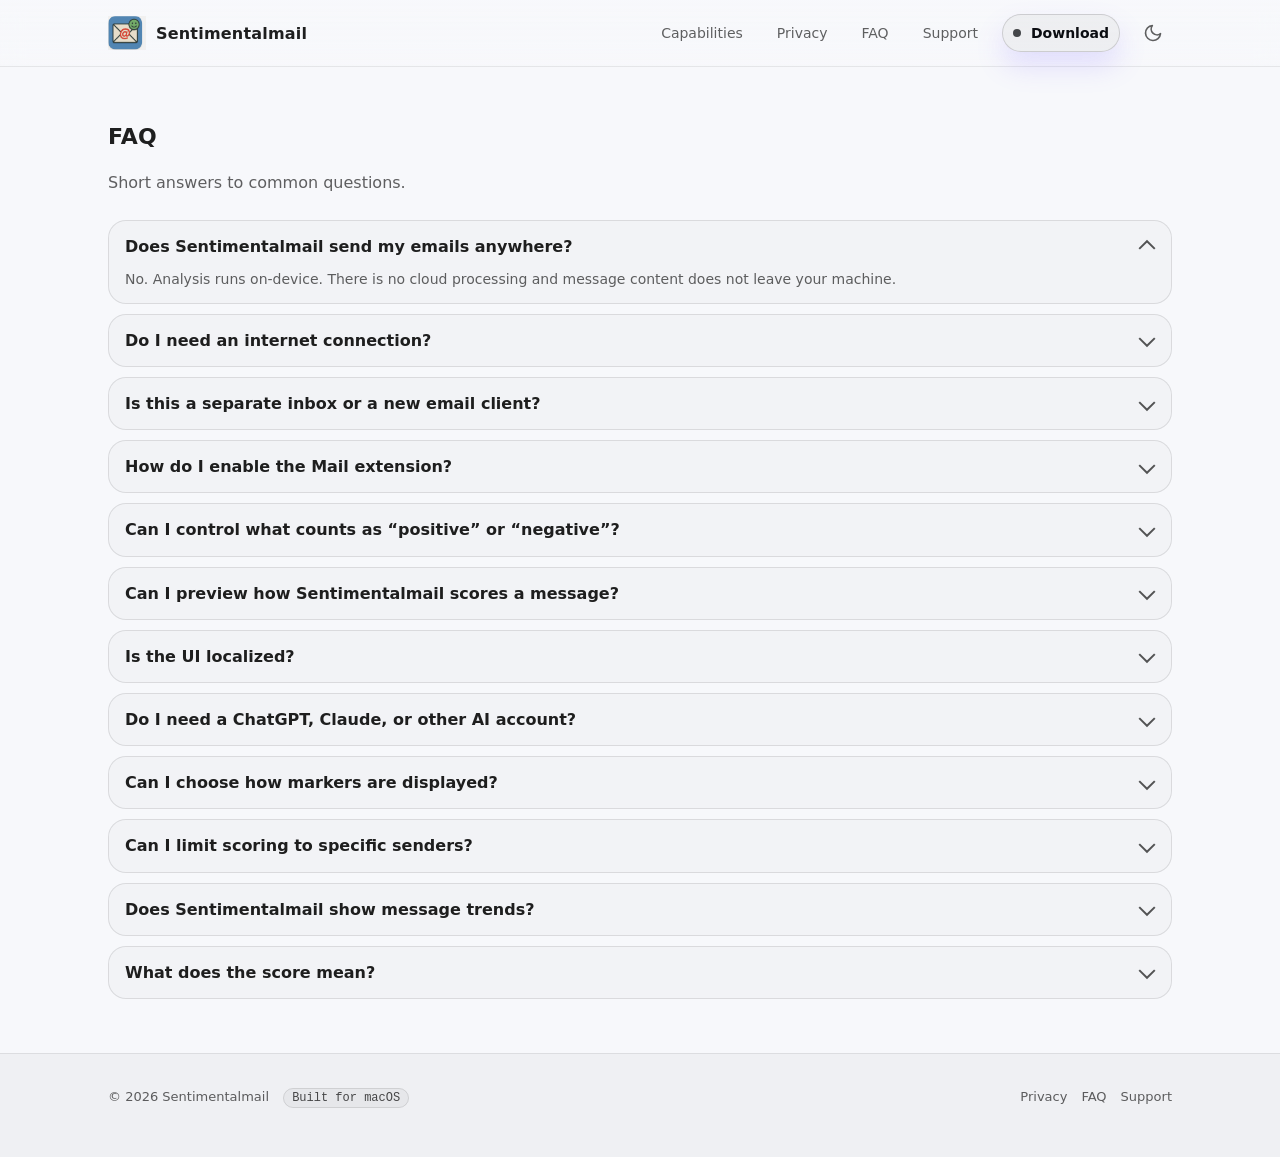
==== commit 29794bdf: "Link download buttons to App Store" ====
--- a/faq.html
+++ b/faq.html
@@ -38,8 +38,7 @@
           <a href="privacy.html">Privacy</a>
           <a href="faq.html">FAQ</a>
           <a href="support.html">Support</a>
-          <a href="index.html#download" class="btn btn--primary btn--with-banner">
-            <span class="btn__banner" aria-hidden="true">Coming up soon</span>
+          <a href="https://itunes.apple.com/WebObjects/MZStore.woa/wa/viewSoftware?id=6760319882" class="btn btn--primary" target="_blank" rel="noopener">
             <span class="btn__dot" aria-hidden="true"></span>
             Download
           </a>
--- a/styles.css
+++ b/styles.css
@@ -455,6 +455,15 @@
 @media (max-width: 900px){
   .app-grid{ grid-template-columns: 1fr; }
 }
+.showcase-grid{
+  margin-top: 18px;
+  display: grid;
+  grid-template-columns: 1.05fr .95fr;
+  gap: 14px;
+}
+@media (max-width: 900px){
+  .showcase-grid{ grid-template-columns: 1fr; }
+}
 .app-card{
   background: rgba(255,255,255,.05);
   border: 1px solid rgba(255,255,255,.10);
@@ -511,6 +520,13 @@
   background: rgba(0,0,0,.02);
 }
 html[data-theme="light"] .setup-shot img{
+  border: 1px solid rgba(0,0,0,.10);
+}
+html[data-theme="light"] .showcase-shot{
+  border: 1px solid rgba(0,0,0,.10);
+  background: rgba(0,0,0,.02);
+}
+html[data-theme="light"] .showcase-shot img{
   border: 1px solid rgba(0,0,0,.10);
 }
 .callout h3{ margin: 0 0 8px 0; font-size: 16px; }
@@ -545,6 +561,28 @@
   margin-top: 8px;
   color: var(--muted);
   font-size: 12px;
+  line-height: 1.45;
+}
+.showcase-shot{
+  margin: 0;
+  padding: 12px;
+  border-radius: 18px;
+  border: 1px solid rgba(255,255,255,.12);
+  background: rgba(255,255,255,.04);
+  box-shadow: var(--shadow);
+}
+.showcase-shot img{
+  display: block;
+  width: 100%;
+  height: auto;
+  border-radius: 14px;
+  border: 1px solid rgba(255,255,255,.10);
+  background: rgba(0,0,0,.18);
+}
+.showcase-shot figcaption{
+  margin-top: 10px;
+  color: var(--muted);
+  font-size: 13px;
   line-height: 1.45;
 }
 .list{
